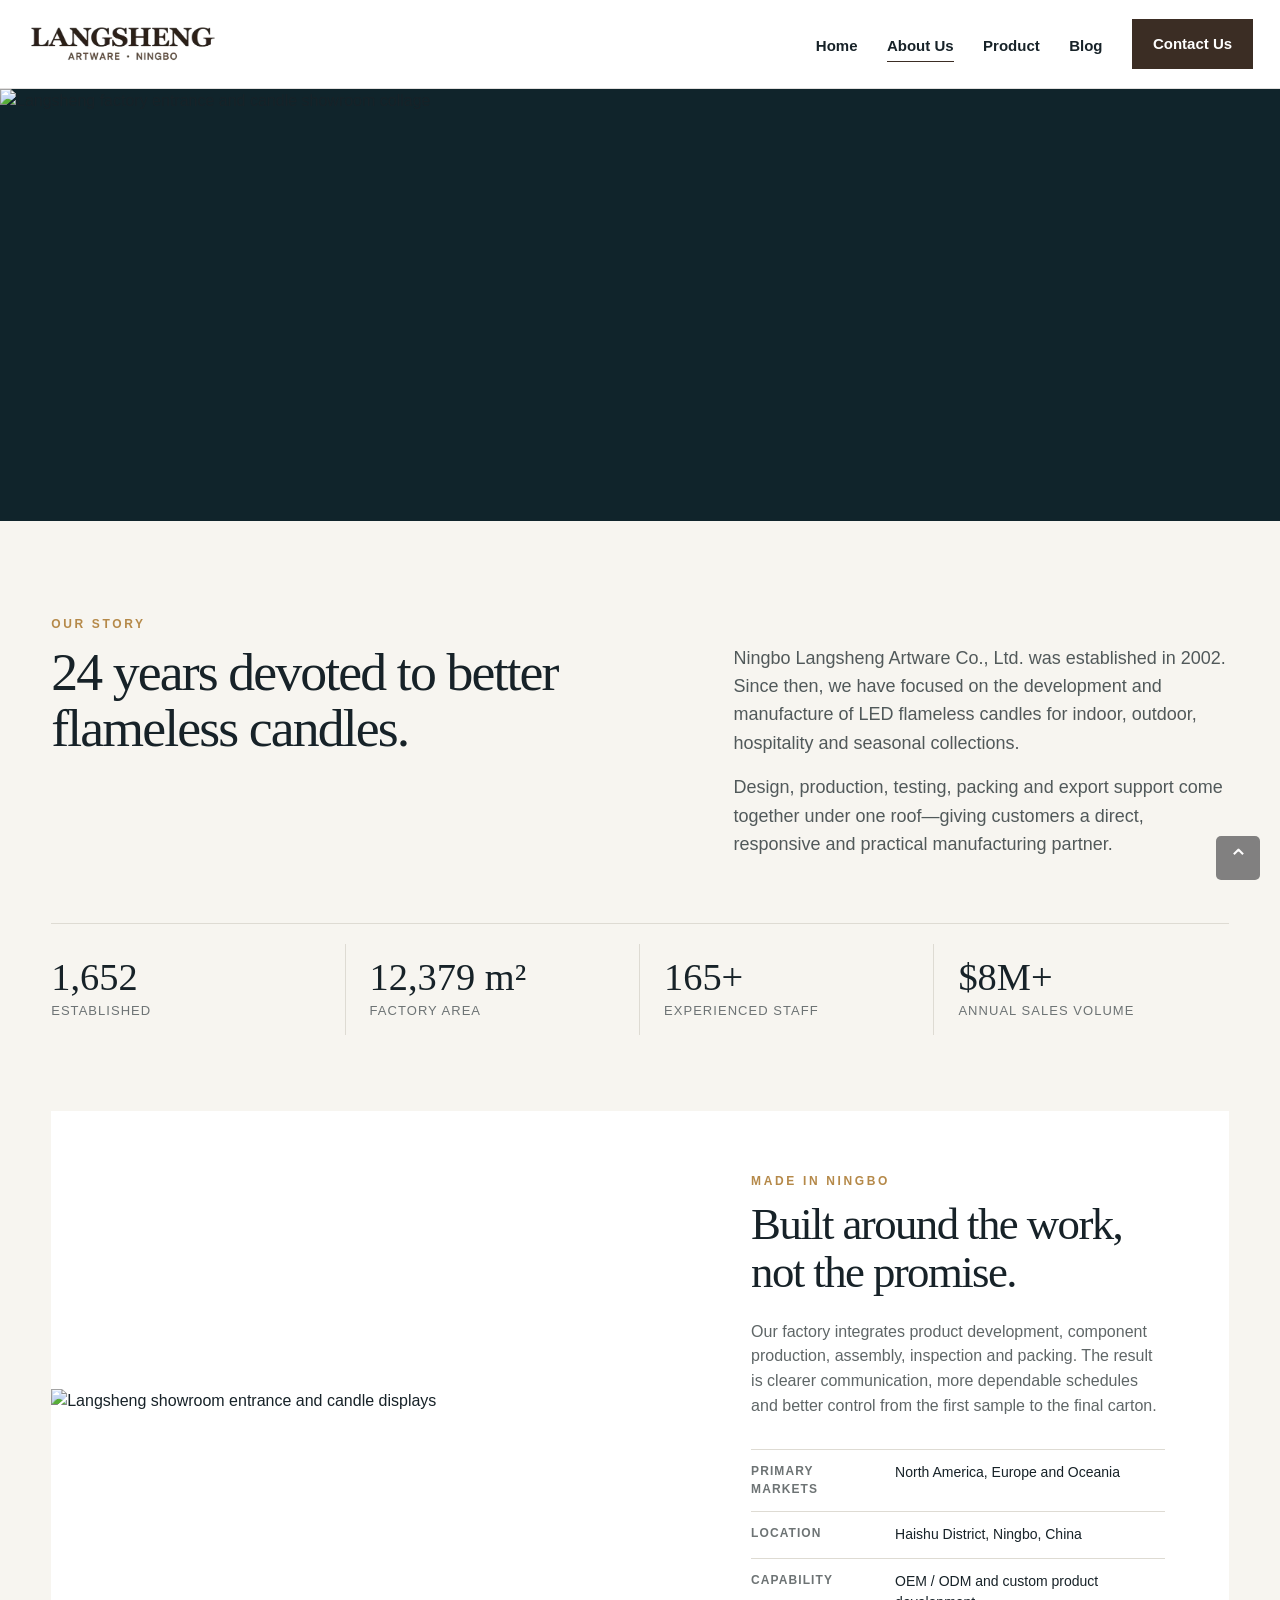
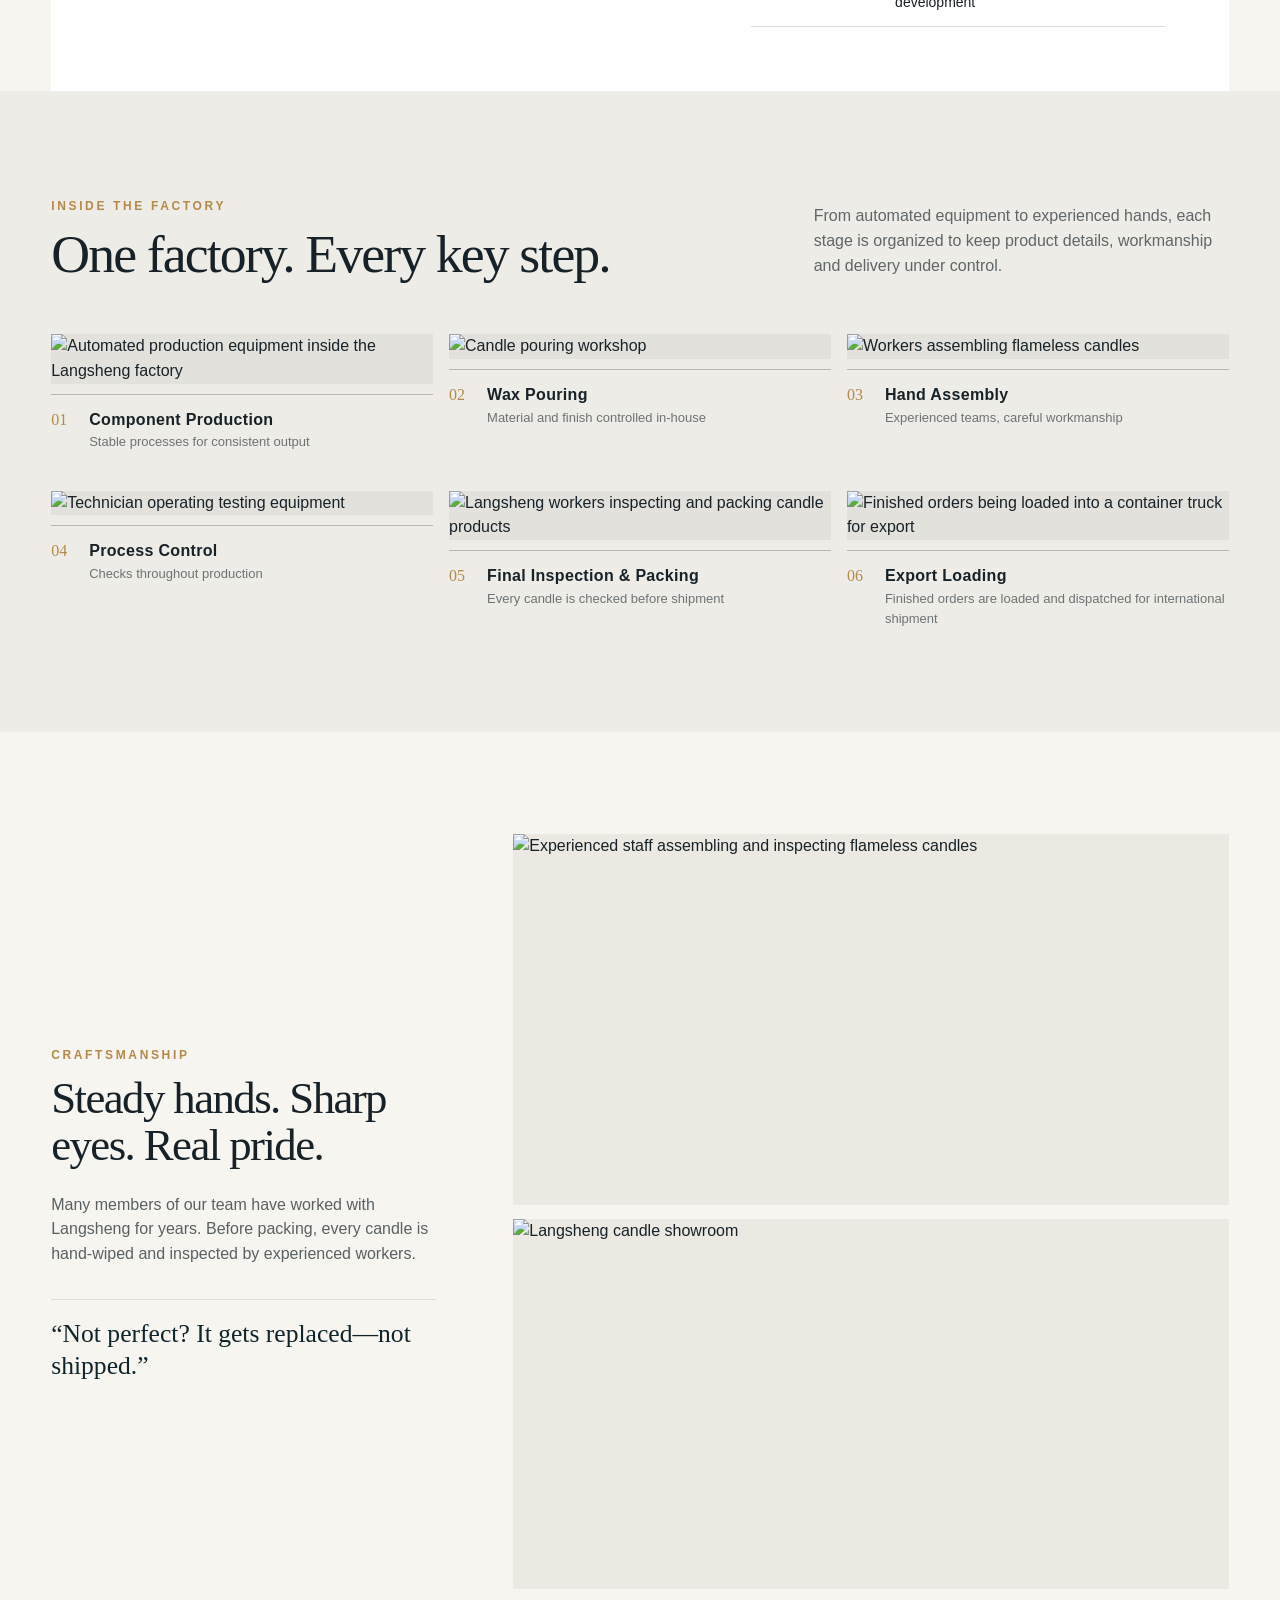
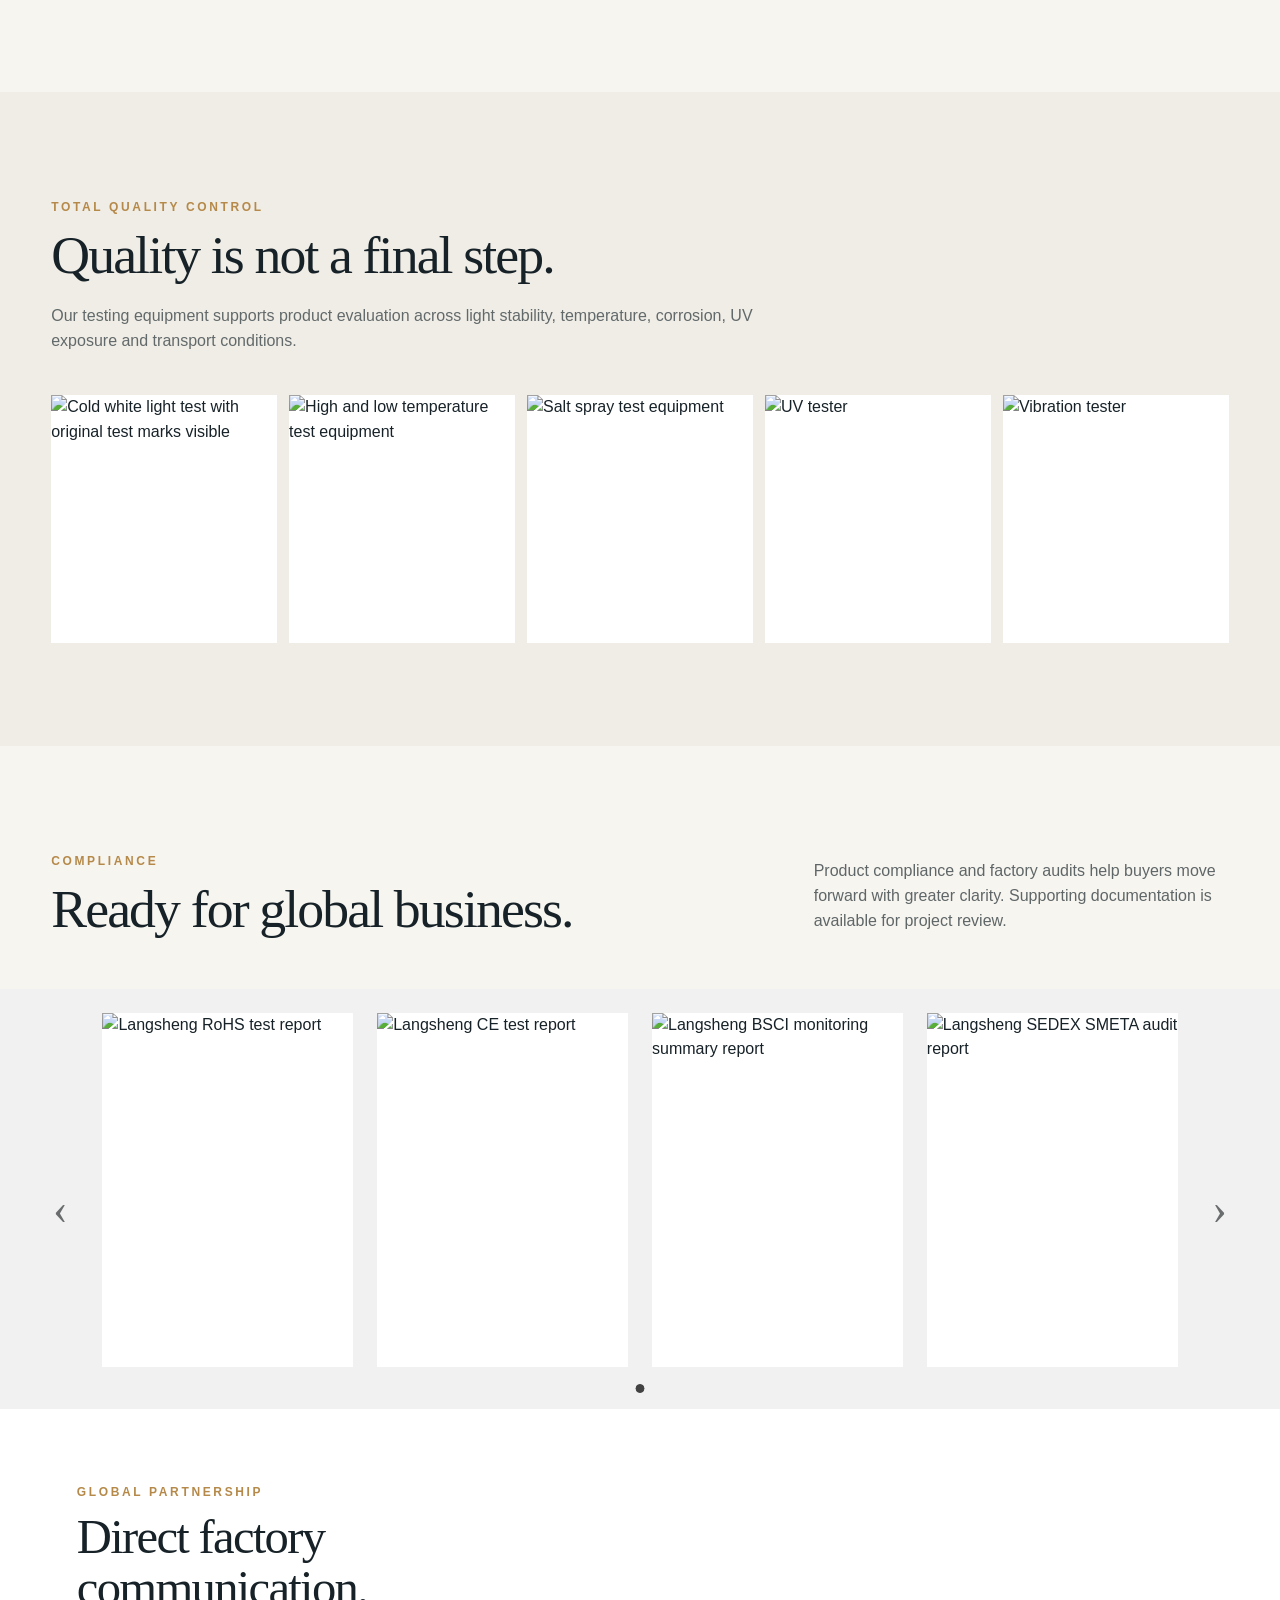
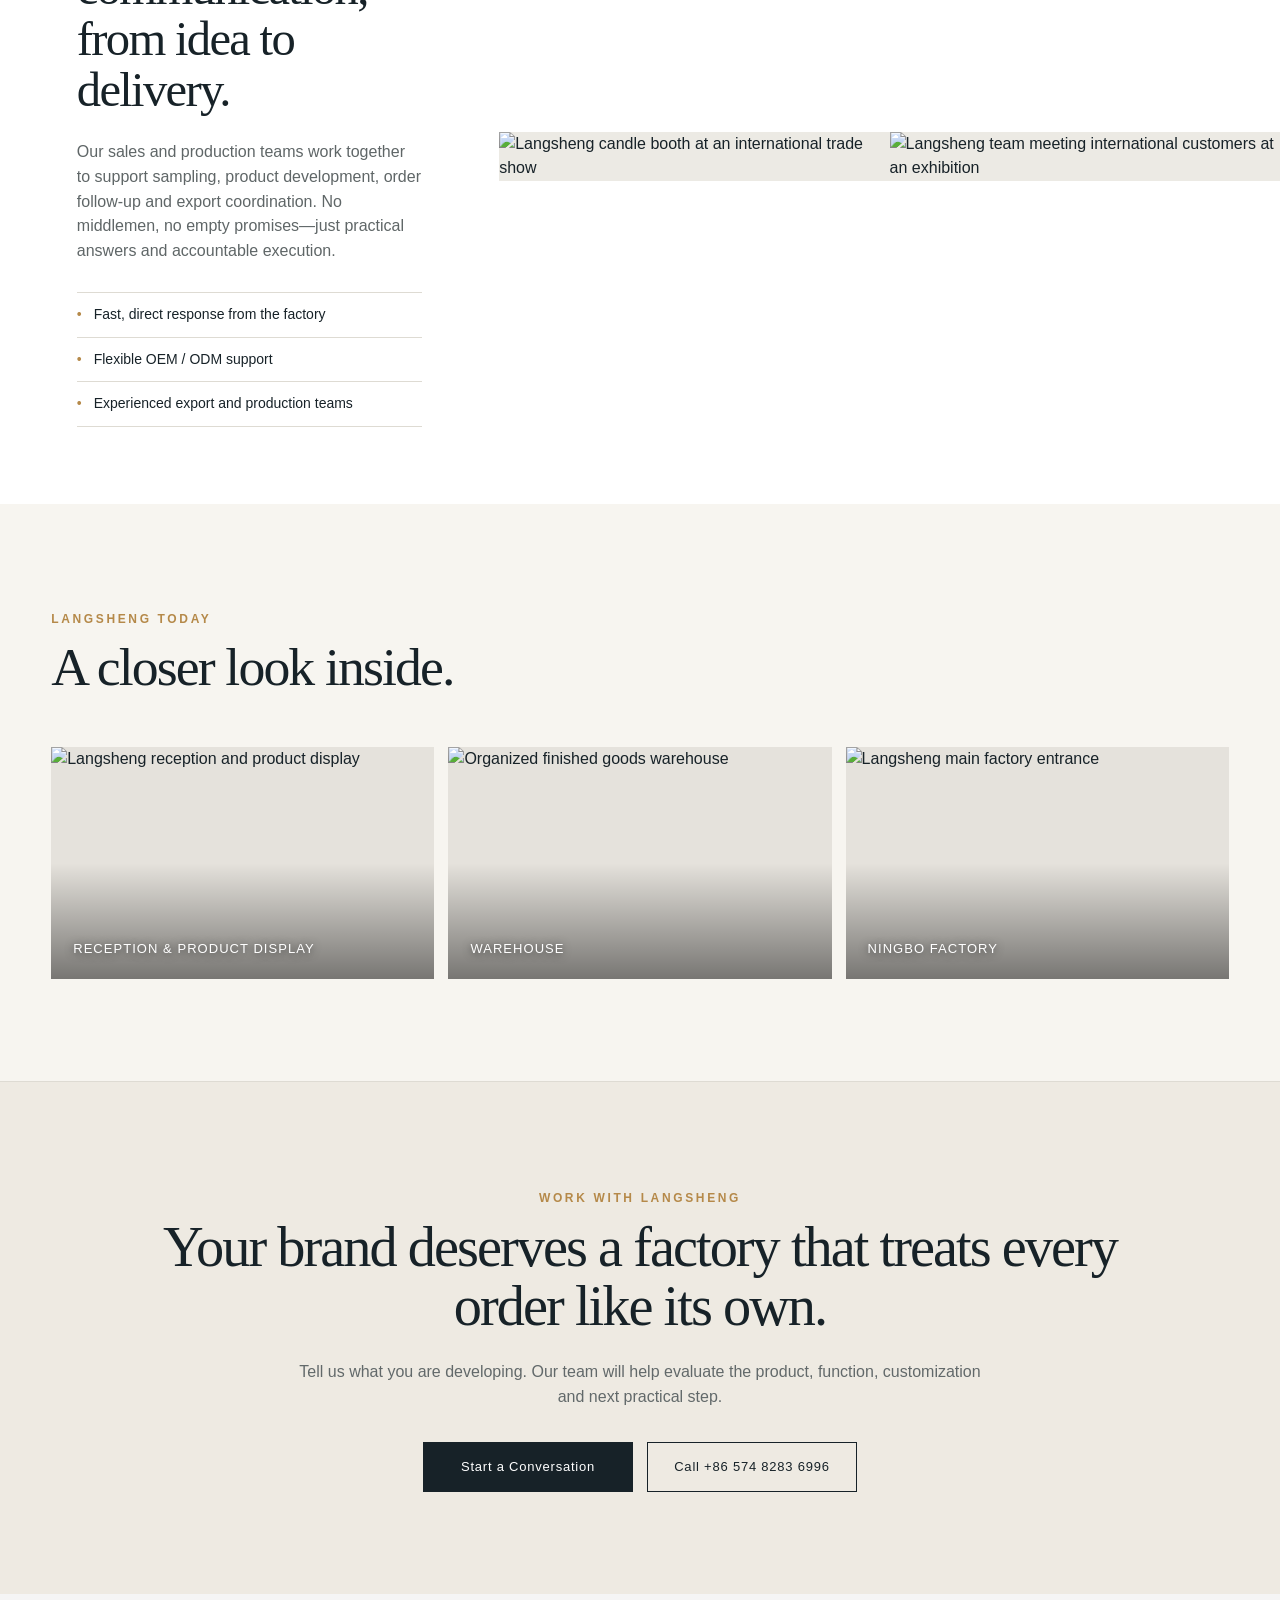
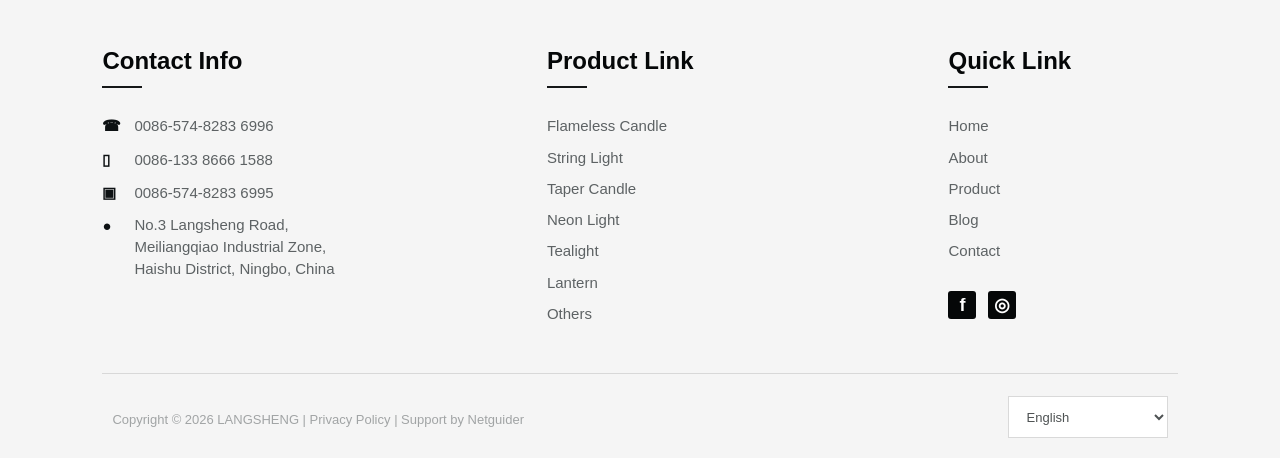
==== about/index.html @ 4d4ae1e5 "Add LANGSHENG About page structure" ====
<!doctype html>
<html lang="en">
<head>
  <meta charset="utf-8">
  <meta name="viewport" content="width=device-width, initial-scale=1">
  <meta name="description" content="Meet Ningbo Langsheng Artware — a flameless candle manufacturer established in 2002, with integrated production, quality testing and OEM/ODM support.">
  <title>About Langsheng | Flameless Candle Manufacturer Since 2002</title>
  <link rel="icon" type="image/svg+xml" href="../favicon.svg">
  <link rel="stylesheet" href="./styles.css">
</head>
<body id="top">
  <a class="skip-link" href="#main">Skip to content</a>

  <header class="site-header" aria-label="Main navigation">
    <div class="header-inner">
      <a class="brand" href="../" aria-label="LANGSHENG home">
        <img src="../langsheng-logo.webp" alt="LANGSHENG Artware Ningbo" width="260" height="87">
      </a>

      <button class="menu-toggle" type="button" aria-expanded="false" aria-controls="main-menu">
        <span></span><span></span><span></span>
        <span class="sr-only">Open navigation</span>
      </button>

      <nav class="main-nav" id="main-menu">
        <a href="../">Home</a>
        <a class="active" href="./">About Us</a>
        <a href="https://chinalangsheng.com/product/">Product</a>
        <a href="https://chinalangsheng.com/category/blog/">Blog</a>
        <a class="contact-button" href="https://chinalangsheng.com/contact/">Contact Us</a>
      </nav>
    </div>
  </header>

  <main id="main">
    <section class="hero" aria-label="About Langsheng">
      <img src="./assets/hero-banner.webp" alt="Langsheng factory entrance and candle showroom collage">
      <div class="hero-mobile-copy">
        <span>NINGBO LANGSHENG</span>
        <h1>ABOUT US</h1>
      </div>
    </section>

    <section class="intro section-shell reveal" id="story">
      <div class="section-kicker">OUR STORY</div>
      <div class="intro-grid">
        <h2>24 years devoted to better flameless candles.</h2>
        <div class="intro-copy">
          <p>Ningbo Langsheng Artware Co., Ltd. was established in 2002. Since then, we have focused on the development and manufacture of LED flameless candles for indoor, outdoor, hospitality and seasonal collections.</p>
          <p>Design, production, testing, packing and export support come together under one roof—giving customers a direct, responsive and practical manufacturing partner.</p>
        </div>
      </div>

      <div class="facts" aria-label="Langsheng key facts">
        <div><strong class="count-up" data-target="2002">0</strong><span>Established</span></div>
        <div><strong class="count-up" data-target="15000" data-suffix=" m²">0</strong><span>Factory area</span></div>
        <div><strong class="count-up" data-target="200" data-suffix="+">0</strong><span>Experienced staff</span></div>
        <div><strong class="count-up" data-target="10" data-prefix="$" data-suffix="M+">0</strong><span>Annual sales volume</span></div>
      </div>
    </section>

    <section class="story-panel section-shell reveal">
      <figure class="story-image">
        <img src="./assets/showroom-entrance.webp" alt="Langsheng showroom entrance and candle displays" loading="lazy">
      </figure>
      <div class="story-text">
        <span class="section-kicker">MADE IN NINGBO</span>
        <h2>Built around the work, not the promise.</h2>
        <p>Our factory integrates product development, component production, assembly, inspection and packing. The result is clearer communication, more dependable schedules and better control from the first sample to the final carton.</p>
        <dl class="location-list">
          <div><dt>Primary markets</dt><dd>North America, Europe and Oceania</dd></div>
          <div><dt>Location</dt><dd>Haishu District, Ningbo, China</dd></div>
          <div><dt>Capability</dt><dd>OEM / ODM and custom product development</dd></div>
        </dl>
      </div>
    </section>

    <section class="factory-section" id="factory">
      <div class="section-shell reveal">
        <div class="section-heading split-heading">
          <div>
            <span class="section-kicker">INSIDE THE FACTORY</span>
            <h2>One factory. Every key step.</h2>
          </div>
          <p>From automated equipment to experienced hands, each stage is organized to keep product details, workmanship and delivery under control.</p>
        </div>

        <div class="process-grid">
          <figure class="process-card process-wide">
            <div class="image-wrap"><img src="./assets/automation.webp" alt="Automated production equipment inside the Langsheng factory" loading="lazy"></div>
            <figcaption><span>01</span><strong>Component Production</strong><small>Stable processes for consistent output</small></figcaption>
          </figure>
          <figure class="process-card">
            <div class="image-wrap"><img src="./assets/pouring-workshop.webp" alt="Candle pouring workshop" loading="lazy"></div>
            <figcaption><span>02</span><strong>Wax Pouring</strong><small>Material and finish controlled in-house</small></figcaption>
          </figure>
          <figure class="process-card">
            <div class="image-wrap"><img src="./assets/assembly-1.webp" alt="Workers assembling flameless candles" loading="lazy"></div>
            <figcaption><span>03</span><strong>Hand Assembly</strong><small>Experienced teams, careful workmanship</small></figcaption>
          </figure>
          <figure class="process-card">
            <div class="image-wrap"><img src="./assets/worker-machine.webp" alt="Technician operating testing equipment" loading="lazy"></div>
            <figcaption><span>04</span><strong>Process Control</strong><small>Checks throughout production</small></figcaption>
          </figure>
          <figure class="process-card process-wide">
            <div class="image-wrap"><img src="./assets/packing.webp" alt="Langsheng workers inspecting and packing candle products" loading="lazy"></div>
            <figcaption><span>05</span><strong>Final Inspection & Packing</strong><small>Every candle is checked before shipment</small></figcaption>
          </figure>
          <figure class="process-card">
            <div class="image-wrap"><img src="./assets/export-loading.webp" alt="Finished orders being loaded into a container truck for export" loading="lazy"></div>
            <figcaption><span>06</span><strong>Export Loading</strong><small>Finished orders are loaded and dispatched for international shipment</small></figcaption>
          </figure>
        </div>
      </div>
    </section>

    <section class="craft-section section-shell reveal">
      <div class="craft-copy">
        <span class="section-kicker">CRAFTSMANSHIP</span>
        <h2>Steady hands. Sharp eyes. Real pride.</h2>
        <p>Many members of our team have worked with Langsheng for years. Before packing, every candle is hand-wiped and inspected by experienced workers.</p>
        <blockquote>“Not perfect? It gets replaced—not shipped.”</blockquote>
      </div>
      <div class="craft-collage">
        <img class="craft-main" src="./assets/assembly-2.webp" alt="Experienced staff assembling and inspecting flameless candles" loading="lazy">
        <img class="craft-small" src="./assets/showroom.webp" alt="Langsheng candle showroom" loading="lazy">
      </div>
    </section>

    <section class="quality-section" id="quality">
      <div class="section-shell reveal">
        <div class="quality-heading">
          <span class="section-kicker">TOTAL QUALITY CONTROL</span>
          <h2>Quality is not a final step.</h2>
          <p>Our testing equipment supports product evaluation across light stability, temperature, corrosion, UV exposure and transport conditions.</p>
        </div>
        <div class="tqc-grid">
          <figure><img src="./assets/tqc-cold-white.webp" alt="Cold white light test with original test marks visible" loading="lazy"></figure>
          <figure><img src="./assets/tqc-temperature.webp" alt="High and low temperature test equipment" loading="lazy"></figure>
          <figure><img src="./assets/tqc-salt-spray.webp" alt="Salt spray test equipment" loading="lazy"></figure>
          <figure><img src="./assets/tqc-uv.webp" alt="UV tester" loading="lazy"></figure>
          <figure><img src="./assets/tqc-vibration.webp" alt="Vibration tester" loading="lazy"></figure>
        </div>
      </div>
    </section>

    <section class="standards-section reveal" aria-labelledby="certificates-title">
      <div class="section-shell">
        <div class="section-heading split-heading">
          <div>
            <span class="section-kicker">COMPLIANCE</span>
            <h2 id="certificates-title">Ready for global business.</h2>
          </div>
          <p>Product compliance and factory audits help buyers move forward with greater clarity. Supporting documentation is available for project review.</p>
        </div>
      </div>
      <div class="certificate-stage">
        <button class="certificate-arrow certificate-prev" type="button" aria-label="Previous certificates">‹</button>
        <div class="certificate-track" aria-label="Certifications and factory audits">
          <figure class="certificate-card"><img src="./assets/certificate-rohs.jpg" alt="Langsheng RoHS test report" loading="lazy"></figure>
          <figure class="certificate-card"><img src="./assets/certificate-ce.jpg" alt="Langsheng CE test report" loading="lazy"></figure>
          <figure class="certificate-card"><img src="./assets/certificate-bsci.jpg" alt="Langsheng BSCI monitoring summary report" loading="lazy"></figure>
          <figure class="certificate-card"><img src="./assets/certificate-sedex.jpg" alt="Langsheng SEDEX SMETA audit report" loading="lazy"></figure>
        </div>
        <button class="certificate-arrow certificate-next" type="button" aria-label="Next certificates">›</button>
        <div class="certificate-dots" aria-hidden="true"><span class="active"></span></div>
      </div>
    </section>

    <section class="global-section" id="global">
      <div class="global-copy reveal">
        <span class="section-kicker">GLOBAL PARTNERSHIP</span>
        <h2>Direct factory communication, from idea to delivery.</h2>
        <p>Our sales and production teams work together to support sampling, product development, order follow-up and export coordination. No middlemen, no empty promises—just practical answers and accountable execution.</p>
        <ul>
          <li>Fast, direct response from the factory</li>
          <li>Flexible OEM / ODM support</li>
          <li>Experienced export and production teams</li>
        </ul>
      </div>
      <div class="exhibition-grid reveal">
        <figure><img src="./assets/exhibition-1.webp" alt="Langsheng candle booth at an international trade show" loading="lazy"></figure>
        <figure><img src="./assets/exhibition-2.webp" alt="Langsheng team meeting international customers at an exhibition" loading="lazy"></figure>
      </div>
    </section>

    <section class="facility-gallery section-shell reveal" aria-labelledby="facility-title">
      <div class="section-heading">
        <span class="section-kicker">LANGSHENG TODAY</span>
        <h2 id="facility-title">A closer look inside.</h2>
      </div>
      <div class="gallery-grid">
        <figure class="gallery-tall"><img src="./assets/reception.webp" alt="Langsheng reception and product display" loading="lazy"><figcaption>Reception & Product Display</figcaption></figure>
        <figure><img src="./assets/warehouse.webp" alt="Organized finished goods warehouse" loading="lazy"><figcaption>Warehouse</figcaption></figure>
        <figure><img src="./assets/front-gate.webp" alt="Langsheng main factory entrance" loading="lazy"><figcaption>Ningbo Factory</figcaption></figure>
      </div>
    </section>

    <section class="cta-section">
      <div class="cta-inner reveal">
        <span class="section-kicker">WORK WITH LANGSHENG</span>
        <h2>Your brand deserves a factory that treats every order like its own.</h2>
        <p>Tell us what you are developing. Our team will help evaluate the product, function, customization and next practical step.</p>
        <div class="cta-actions">
          <a class="button button-primary" href="https://chinalangsheng.com/contact/">Start a Conversation</a>
          <a class="button button-secondary" href="tel:+8657482836996">Call +86 574 8283 6996</a>
        </div>
      </div>
    </section>
  </main>

  <footer class="site-footer">
    <div class="footer-columns">
      <section class="footer-column footer-contact-info">
        <h2>Contact Info</h2>
        <ul>
          <li><span aria-hidden="true">☎</span><a href="tel:+8657482836996">0086-574-8283 6996</a></li>
          <li><span aria-hidden="true">▯</span><a href="tel:+8613386661588">0086-133 8666 1588</a></li>
          <li><span aria-hidden="true">▣</span><span>0086-574-8283 6995</span></li>
          <li><span aria-hidden="true">●</span><address>No.3 Langsheng Road,<br>Meiliangqiao Industrial Zone,<br>Haishu District, Ningbo, China</address></li>
        </ul>
      </section>
      <section class="footer-column">
        <h2>Product Link</h2>
        <nav aria-label="Product links">
          <a href="https://chinalangsheng.com/product-category/flameless-candle/">Flameless Candle</a>
          <a href="https://chinalangsheng.com/product-category/string-light/">String Light</a>
          <a href="https://chinalangsheng.com/product-category/taper-candle/">Taper Candle</a>
          <a href="https://chinalangsheng.com/product-category/neon-light/">Neon Light</a>
          <a href="https://chinalangsheng.com/product-category/tealight/">Tealight</a>
          <a href="https://chinalangsheng.com/product-category/lantern/">Lantern</a>
          <a href="https://chinalangsheng.com/product-category/others/">Others</a>
        </nav>
      </section>
      <section class="footer-column">
        <h2>Quick Link</h2>
        <nav aria-label="Quick links">
          <a href="https://chinalangsheng.com/">Home</a>
          <a href="https://chinalangsheng.com/about/">About</a>
          <a href="https://chinalangsheng.com/product/">Product</a>
          <a href="https://chinalangsheng.com/category/blog/">Blog</a>
          <a href="https://chinalangsheng.com/contact/">Contact</a>
        </nav>
        <div class="social-links" aria-label="Social media">
          <a href="https://www.facebook.com/" aria-label="Facebook">f</a>
          <a href="https://www.instagram.com/langsheng.ig/" aria-label="Instagram">◎</a>
        </div>
      </section>
    </div>
    <div class="footer-bottom">
      <p>Copyright © 2026 LANGSHENG | <a href="https://chinalangsheng.com/Privacy%20Policy/">Privacy Policy</a> | Support by <a href="https://www.dianjin-inc.com/">Netguider</a></p>
      <label class="language-select"><span class="sr-only">Language</span><select aria-label="Language"><option>English</option></select></label>
    </div>
  </footer>
  <a class="back-to-top" href="#top" aria-label="Back to top">⌃</a>

  <script src="./script.js"></script>
</body>
</html>
---- about/styles.css ----
:root {
  --ink: #172228;
  --deep: #10242b;
  --muted: #6d7374;
  --paper: #f7f5f0;
  --white: #ffffff;
  --line: #dedbd3;
  --gold: #b58949;
  --max: 1560px;
}

* { box-sizing: border-box; }
html { scroll-behavior: smooth; }
body {
  margin: 0;
  color: var(--ink);
  background: var(--paper);
  font-family: "Helvetica Neue", Arial, sans-serif;
  font-size: 16px;
  line-height: 1.55;
  overflow-x: hidden;
}
img { display: block; width: 100%; }
a { color: inherit; text-decoration: none; }
button, a { -webkit-tap-highlight-color: transparent; }
.sr-only { position: absolute; width: 1px; height: 1px; padding: 0; margin: -1px; overflow: hidden; clip: rect(0,0,0,0); white-space: nowrap; border: 0; }

.site-header {
  height: 74px;
  padding: 0 clamp(24px, 4vw, 72px);
  display: flex;
  align-items: center;
  justify-content: space-between;
  background: rgba(247,245,240,.96);
  border-bottom: 1px solid rgba(23,34,40,.12);
  position: relative;
  z-index: 20;
}
.brand { display: inline-flex; align-items: center; gap: 11px; font-size: 15px; font-weight: 700; letter-spacing: .22em; }
.brand-flame { width: 17px; height: 25px; display: inline-block; background: var(--gold); border-radius: 70% 30% 65% 35% / 70% 40% 60% 30%; transform: rotate(12deg); }
.site-nav { display: flex; align-items: center; gap: clamp(24px, 3vw, 50px); font-size: 14px; letter-spacing: .04em; }
.site-nav a { position: relative; }
.site-nav a:not(.nav-contact)::after { content: ""; position: absolute; left: 0; right: 100%; bottom: -7px; height: 1px; background: var(--ink); transition: right .3s ease; }
.site-nav a:hover::after, .site-nav a:focus-visible::after { right: 0; }
.nav-contact { border: 1px solid var(--ink); padding: 10px 18px; transition: .25s ease; }
.nav-contact:hover { background: var(--ink); color: #fff; }
.nav-toggle { display: none; border: 0; background: none; width: 42px; height: 42px; padding: 11px 8px; }
.nav-toggle span:not(.sr-only) { display: block; height: 1px; margin: 7px 0; background: var(--ink); }

.hero { background: var(--deep); width: 100%; position: relative; }
.hero > img { width: 100%; height: auto; aspect-ratio: 1920 / 648; object-fit: contain; }
.hero-mobile-copy { display: none; }

.section-shell { width: min(var(--max), calc(100% - clamp(40px, 8vw, 144px))); margin-inline: auto; }
.section-kicker { display: inline-block; margin-bottom: 14px; color: var(--gold); font-size: 12px; line-height: 1; font-weight: 700; letter-spacing: .22em; }
h1, h2 { margin: 0; font-family: Georgia, "Times New Roman", serif; font-weight: 400; letter-spacing: -.035em; line-height: 1.05; }
h2 { font-size: clamp(36px, 4.2vw, 58px); }
p { margin: 0; }

.intro { padding: clamp(64px, 7vw, 105px) 0 clamp(56px, 6vw, 88px); }
.intro-grid { display: grid; grid-template-columns: 1.1fr .9fr; gap: clamp(36px, 6vw, 90px); align-items: start; }
.intro-grid h2 { max-width: 820px; }
.intro-copy { max-width: 680px; color: #51595a; font-size: 18px; line-height: 1.58; }
.intro-copy p + p { margin-top: 16px; }
.facts { margin-top: clamp(42px, 5vw, 72px); padding-top: 20px; border-top: 1px solid var(--line); display: grid; grid-template-columns: repeat(4, 1fr); }
.facts > div { min-height: 90px; padding: 12px 24px; border-right: 1px solid var(--line); }
.facts > div:first-child { padding-left: 0; }
.facts > div:last-child { border-right: 0; }
.facts strong { display: block; font-family: Georgia, serif; font-size: clamp(30px, 3vw, 46px); line-height: 1.1; font-weight: 400; }
.facts span { color: var(--muted); font-size: 13px; letter-spacing: .08em; text-transform: uppercase; }

.story-panel { display: grid; grid-template-columns: 1.08fr .92fr; background: #fff; align-items: center; }
.story-image { margin: 0; overflow: hidden; }
.story-image img { width: 100%; height: auto; object-fit: contain; }
.story-text { padding: clamp(38px, 5vw, 68px); display: flex; flex-direction: column; justify-content: center; }
.story-text h2 { font-size: clamp(34px, 3.5vw, 50px); margin-bottom: 24px; }
.story-text > p { color: #5f6667; font-size: 16px; }
.location-list { margin: 30px 0 0; border-top: 1px solid var(--line); }
.location-list div { display: grid; grid-template-columns: 130px 1fr; gap: 14px; padding: 12px 0; border-bottom: 1px solid var(--line); }
.location-list dt { color: var(--muted); font-size: 12px; font-weight: 700; letter-spacing: .09em; text-transform: uppercase; }
.location-list dd { margin: 0; font-size: 14px; }

.factory-section { padding: clamp(70px, 8vw, 110px) 0; background: #eeece6; }
.section-heading { margin-bottom: clamp(34px, 4vw, 54px); }
.split-heading { display: grid; grid-template-columns: 1.1fr .65fr; gap: 60px; align-items: end; }
.split-heading p { color: #5f6667; font-size: 16px; max-width: 570px; padding-bottom: 4px; }
.process-grid { display: grid; grid-template-columns: repeat(3, 1fr); gap: 38px 16px; }
.process-card { margin: 0; }
.process-wide { grid-column: auto; }
.image-wrap { overflow: hidden; background: #e3e1db; }
.process-card img { width: 100%; height: auto; object-fit: contain; transition: transform .75s cubic-bezier(.2,.6,.2,1); }
.process-card:hover img { transform: scale(1.035); }
.process-card figcaption { display: grid; grid-template-columns: 38px 1fr; padding: 13px 0 0; border-top: 1px solid #b9b6af; margin-top: 10px; }
.process-card figcaption span { grid-row: 1 / 3; color: var(--gold); font-family: Georgia, serif; }
.process-card figcaption strong { font-size: 16px; letter-spacing: .02em; }
.process-card figcaption small { color: var(--muted); font-size: 13px; }

.craft-section { padding: clamp(70px, 8vw, 110px) 0; display: grid; grid-template-columns: .7fr 1.3fr; gap: clamp(46px, 6vw, 88px); align-items: center; }
.craft-copy h2 { font-size: clamp(34px, 3.5vw, 50px); margin-bottom: 24px; }
.craft-copy p { color: #596162; font-size: 16px; }
.craft-copy blockquote { margin: 32px 0 0; padding: 18px 0 0; border-top: 1px solid var(--line); color: var(--deep); font-family: Georgia, serif; font-size: clamp(21px, 2vw, 29px); line-height: 1.25; }
.craft-collage { display: grid; grid-template-columns: 1fr; gap: 14px; align-items: stretch; }
.craft-collage img { width: 100%; aspect-ratio: 1.93 / 1; object-fit: contain; background: #ece9e2; }

.quality-section { padding: clamp(72px, 8vw, 110px) 0; color: var(--ink); background: #f0ede6; }
.quality-heading { max-width: 920px; margin-bottom: 42px; }
.quality-heading h2 { margin-bottom: 20px; }
.quality-heading p { max-width: 720px; color: #62696a; font-size: 16px; }
.tqc-grid { display: grid; grid-template-columns: repeat(5, 1fr); gap: 12px; }
.tqc-grid figure { margin: 0; background: #fff; overflow: hidden; }
.tqc-grid img { width: 100%; height: auto; aspect-ratio: 1254 / 1376; object-fit: contain; transition: transform .45s ease; }
.tqc-grid figure:hover img { transform: scale(1.02); }

.standards-section { padding: clamp(70px, 8vw, 105px) 0 0; background: var(--paper); }
.standard-list { border-top: 1px solid var(--line); display: grid; grid-template-columns: repeat(5, 1fr); }
.standard-list div { padding: 24px 18px; border-right: 1px solid var(--line); }
.standard-list div:last-child { border-right: 0; }
.standard-list strong { display: block; margin-bottom: 8px; font-family: Georgia, serif; font-size: clamp(28px, 2.8vw, 42px); font-weight: 400; }
.standard-list span { color: var(--muted); font-size: 12px; letter-spacing: .06em; text-transform: uppercase; }
.certificate-stage { position: relative; width: 100%; padding: 24px clamp(54px, 8vw, 160px) 42px; background: #f1f1f1; }
.certificate-track { width: min(1490px, 100%); margin: 0 auto; display: grid; grid-template-columns: repeat(4, minmax(0, 1fr)); gap: 24px; overflow-x: auto; scrollbar-width: none; scroll-behavior: smooth; scroll-snap-type: x proximity; }
.certificate-track::-webkit-scrollbar { display: none; }
.certificate-card { margin: 0; min-width: 0; scroll-snap-align: start; background: #fff; }
.certificate-card img { width: 100%; aspect-ratio: 354 / 500; object-fit: contain; }
.certificate-arrow { position: absolute; top: 46%; z-index: 2; width: 44px; height: 56px; border: 0; background: transparent; color: #373b3c; font-family: Georgia, serif; font-size: 44px; line-height: 1; cursor: pointer; opacity: .72; transition: opacity .2s ease, transform .2s ease; }
.certificate-arrow:hover { opacity: 1; transform: scale(1.06); }
.certificate-prev { left: clamp(10px, 3vw, 58px); }
.certificate-next { right: clamp(10px, 3vw, 58px); }
.certificate-dots { position: absolute; left: 50%; bottom: 16px; transform: translateX(-50%); display: flex; gap: 8px; }
.certificate-dots span { width: 9px; height: 9px; border-radius: 50%; border: 1px solid #9a9a9a; background: transparent; }
.certificate-dots span.active { background: #424242; border-color: #424242; }

.global-section { width: 100%; display: grid; grid-template-columns: .78fr 1.22fr; background: #fff; align-items: center; }
.global-copy { padding: clamp(48px, 6vw, 80px); display: flex; flex-direction: column; justify-content: center; }
.global-copy h2 { font-size: clamp(34px, 3.8vw, 54px); margin-bottom: 24px; }
.global-copy p { color: #5f6667; font-size: 16px; }
.global-copy ul { list-style: none; margin: 28px 0 0; padding: 0; border-top: 1px solid var(--line); }
.global-copy li { padding: 11px 0; border-bottom: 1px solid var(--line); font-size: 14px; }
.global-copy li::before { content: "•"; color: var(--gold); margin-right: 12px; }
.exhibition-grid { display: grid; grid-template-columns: 1fr 1fr; align-items: center; background: #eceae4; }
.exhibition-grid figure { margin: 0; overflow: hidden; }
.exhibition-grid img { width: 100%; height: auto; object-fit: contain; transition: transform .7s ease; }
.exhibition-grid figure:hover img { transform: scale(1.035); }

.facility-gallery { padding: clamp(70px, 8vw, 110px) 0; }
.gallery-grid { display: grid; grid-template-columns: repeat(3, 1fr); gap: 14px; }
.gallery-grid figure { margin: 0; position: relative; overflow: hidden; background: #ddd; }
.gallery-tall { grid-row: auto; }
.gallery-grid img { width: 100%; aspect-ratio: 1.65 / 1; object-fit: contain; background: #e5e2dc; transition: transform .7s ease; }
.gallery-grid figure:hover img { transform: scale(1.03); }
.gallery-grid figcaption { position: absolute; left: 22px; bottom: 20px; color: #fff; font-size: 13px; letter-spacing: .08em; text-transform: uppercase; text-shadow: 0 1px 8px rgba(0,0,0,.7); }
.gallery-grid figure::after { content: ""; position: absolute; inset: 50% 0 0; background: linear-gradient(transparent, rgba(0,0,0,.48)); pointer-events: none; }
.gallery-grid figcaption { z-index: 1; }

.cta-section { padding: clamp(72px, 8vw, 110px) clamp(30px, 8vw, 120px); color: var(--ink); background: #eeeae2; text-align: center; border-top: 1px solid var(--line); }
.cta-inner { max-width: 1040px; margin: 0 auto; }
.cta-inner h2 { font-size: clamp(36px, 4.4vw, 60px); }
.cta-inner p { max-width: 700px; margin: 24px auto 0; color: #62696a; font-size: 16px; }
.cta-actions { margin-top: 32px; display: flex; justify-content: center; gap: 14px; flex-wrap: wrap; }
.button { min-width: 210px; padding: 14px 24px; border: 1px solid var(--ink); font-size: 13px; letter-spacing: .06em; transition: .25s ease; }
.button-primary { background: var(--ink); color: #fff; }
.button-primary:hover { background: var(--gold); border-color: var(--gold); }
.button-secondary:hover { background: rgba(23,34,40,.07); }

.site-footer { padding: 54px clamp(30px, 8vw, 160px) 20px; background: #f5f5f5; color: #5d6264; font-size: 15px; }
.footer-columns { width: min(1120px, 100%); margin: 0 auto 48px; display: grid; grid-template-columns: 1.15fr 1fr .8fr; gap: clamp(50px, 9vw, 140px); }
.footer-column h2 { margin: 0 0 26px; padding-bottom: 15px; position: relative; color: #050708; font-family: "Helvetica Neue", Arial, sans-serif; font-size: 24px; font-weight: 600; letter-spacing: 0; }
.footer-column h2::after { content: ""; position: absolute; left: 0; bottom: 0; width: 40px; height: 2px; background: #151718; }
.footer-column ul { list-style: none; margin: 0; padding: 0; }
.footer-column li { display: grid; grid-template-columns: 22px 1fr; gap: 10px; align-items: start; margin-bottom: 10px; }
.footer-column li > span:first-child { color: #0d1113; font-weight: 700; }
.footer-column address { margin: 0; font-style: normal; line-height: 1.45; }
.footer-column nav { display: flex; flex-direction: column; gap: 8px; }
.footer-column a { transition: color .2s ease; }
.footer-column a:hover { color: var(--gold); }
.social-links { display: flex; gap: 12px; margin-top: 28px; }
.social-links a { width: 28px; height: 28px; display: grid; place-items: center; border-radius: 3px; background: #050708; color: #fff; font-size: 18px; font-weight: 700; line-height: 1; }
.social-links a:hover { color: #fff; background: var(--gold); }
.footer-bottom { width: min(1420px, 100%); margin: 0 auto; padding: 22px 10px 0; border-top: 1px solid #d8d8d8; display: flex; align-items: end; justify-content: space-between; gap: 30px; color: #a1a4a5; font-size: 13px; }
.footer-bottom p { margin: 0 0 8px; }
.language-select select { min-width: 160px; height: 42px; padding: 0 42px 0 14px; border: 1px solid #d9d9d9; background: #fff; color: #4e5253; font: inherit; }
.back-to-top { position: fixed; right: 20px; bottom: 20px; z-index: 15; width: 44px; height: 44px; display: grid; place-items: center; border-radius: 5px; background: #747474; color: #fff; font-size: 25px; opacity: .9; transition: background .2s ease; }
.back-to-top:hover { background: var(--gold); }

.reveal { opacity: 0; transform: translateY(24px); transition: opacity .75s ease, transform .75s ease; }
.reveal.is-visible { opacity: 1; transform: none; }
@media (prefers-reduced-motion: reduce) {
  html { scroll-behavior: auto; }
  *, *::before, *::after { animation-duration: .01ms !important; transition-duration: .01ms !important; }
  .reveal { opacity: 1; transform: none; }
}

@media (max-width: 1100px) {
  .intro-grid, .story-panel, .craft-section, .global-section { grid-template-columns: 1fr; }
  .story-image { min-height: 0; }
  .craft-copy { max-width: 720px; }
  .global-copy { max-width: 900px; }
  .tqc-grid { grid-template-columns: repeat(3, 1fr); }
  .process-grid { grid-template-columns: repeat(2, 1fr); }
  .split-heading { grid-template-columns: 1fr; gap: 30px; }
}

@media (max-width: 760px) {
  .site-header { height: 72px; position: sticky; top: 0; }
  .nav-toggle { display: block; }
  .site-nav { position: absolute; inset: 72px 0 auto; padding: 24px; display: none; flex-direction: column; align-items: flex-start; gap: 20px; background: var(--paper); border-bottom: 1px solid var(--line); }
  .site-nav.open { display: flex; }
  .nav-contact { width: 100%; text-align: center; }
  .hero { min-height: 0; background: var(--deep); }
  .hero > img { display: block; width: 100%; height: auto; object-fit: contain; }
  .hero-mobile-copy { position: static; display: flex; padding: 32px 20px 38px; flex-direction: column; align-items: center; justify-content: center; color: #fff; text-align: center; }
  .hero-mobile-copy span { font-size: 12px; letter-spacing: .24em; }
  .hero-mobile-copy h1 { margin-top: 8px; font-size: clamp(44px, 14vw, 64px); }
  .section-shell { width: min(100% - 40px, var(--max)); }
  .intro { padding-top: 64px; }
  .intro-grid { gap: 32px; }
  .intro-copy { font-size: 16px; }
  .facts { grid-template-columns: 1fr 1fr; }
  .facts > div { padding: 22px 16px; border-bottom: 1px solid var(--line); }
  .facts > div:nth-child(2) { border-right: 0; }
  .story-panel { width: 100%; }
  .story-image { min-height: 0; }
  .story-text { padding: 44px 28px; }
  .location-list div { grid-template-columns: 1fr; gap: 4px; }
  .process-grid { grid-template-columns: 1fr; gap: 44px; }
  .process-wide { grid-column: auto; }
  .craft-collage { grid-template-columns: 1fr; }
  .craft-collage img { aspect-ratio: auto; height: auto; }
  .tqc-grid { display: flex; overflow-x: auto; scroll-snap-type: x mandatory; padding-bottom: 14px; }
  .tqc-grid figure { flex: 0 0 72%; scroll-snap-align: start; }
  .standard-list { grid-template-columns: 1fr 1fr; }
  .standard-list div { border-bottom: 1px solid var(--line); }
  .standard-list div:nth-child(2n) { border-right: 0; }
  .certificate-stage { padding-inline: 52px; }
  .certificate-track { grid-template-columns: repeat(4, minmax(260px, 72vw)); }
  .certificate-arrow { display: block; }
  .exhibition-grid { grid-template-columns: 1fr; }
  .exhibition-grid figure { height: auto; }
  .gallery-grid { grid-template-columns: 1fr; }
  .gallery-tall { grid-row: auto; }
  .footer-columns { grid-template-columns: 1fr; gap: 40px; }
  .footer-bottom { align-items: flex-start; flex-direction: column; }
}

@media (max-width: 460px) {
  h2 { font-size: 40px; }
  .facts { grid-template-columns: 1fr; }
  .facts > div { border-right: 0; padding-left: 0; }
  .standard-list { grid-template-columns: 1fr; }
  .standard-list div { border-right: 0; }
  .tqc-grid figure { flex-basis: 84%; }
}

/* Keep the public homepage header unchanged on the About page. */
:root {
  --brown: #3b2d24;
  --page-pad: clamp(20px, 2.1vw, 40px);
}

.skip-link {
  position: fixed;
  top: 8px;
  left: 8px;
  z-index: 1000;
  padding: 10px 14px;
  color: #fff;
  background: var(--ink);
  transform: translateY(-160%);
}

.skip-link:focus { transform: translateY(0); }

.site-header {
  position: sticky;
  top: 0;
  z-index: 100;
  display: block;
  height: auto;
  padding: 0;
  background: rgba(255, 255, 255, 0.96);
  border-bottom: 1px solid rgba(59, 45, 36, 0.15);
  backdrop-filter: blur(12px);
}

.header-inner {
  width: 100%;
  max-width: 1920px;
  min-height: 88px;
  margin-inline: auto;
  padding-inline: var(--page-pad);
  display: flex;
  align-items: center;
  justify-content: space-between;
  gap: 30px;
}

.brand {
  display: block;
  width: clamp(190px, 15vw, 250px);
  flex: 0 0 auto;
  font-size: inherit;
  letter-spacing: normal;
}

.brand img { width: 100%; height: auto; }

.main-nav {
  display: flex;
  align-items: center;
  gap: clamp(24px, 2.3vw, 46px);
  font-size: 15px;
  font-weight: 600;
  letter-spacing: normal;
}

.main-nav > a:not(.contact-button) {
  position: relative;
  padding: 31px 0 28px;
}

.main-nav > a:not(.contact-button)::after {
  content: "";
  position: absolute;
  left: 0;
  right: 100%;
  bottom: 23px;
  height: 1px;
  background: var(--brown);
  transition: right 220ms ease;
}

.main-nav > a:hover::after,
.main-nav > a:focus-visible::after,
.main-nav > a.active::after { right: 0; }

.contact-button {
  padding: 12px 20px;
  color: #fff;
  background: var(--brown);
  border: 1px solid var(--brown);
  transition: background 180ms ease, color 180ms ease;
}

.contact-button:hover,
.contact-button:focus-visible { color: var(--brown); background: #fff; }

.menu-toggle {
  display: none;
  width: 44px;
  height: 44px;
  padding: 10px;
  border: 0;
  background: transparent;
  cursor: pointer;
}

.menu-toggle > span:not(.sr-only) {
  display: block;
  height: 2px;
  margin: 5px 0;
  background: var(--ink);
}

@media (max-width: 900px) {
  .header-inner { min-height: 76px; }
  .brand { width: 190px; }
  .menu-toggle { display: block; }
  .main-nav {
    position: absolute;
    top: 100%;
    left: 0;
    right: 0;
    display: none;
    flex-direction: column;
    align-items: stretch;
    gap: 0;
    padding: 12px var(--page-pad) 22px;
    background: #fff;
    border-bottom: 1px solid rgba(59, 45, 36, 0.15);
    box-shadow: 0 14px 30px rgba(28, 21, 17, .1);
  }
  .main-nav.open { display: flex; }
  .main-nav > a:not(.contact-button) { padding: 13px 0; }
  .main-nav > a:not(.contact-button)::after { display: none; }
  .contact-button { margin-top: 8px; text-align: center; }
}

@media (max-width: 460px) {
  .header-inner { min-height: 70px; }
  .brand { width: 165px; }
}
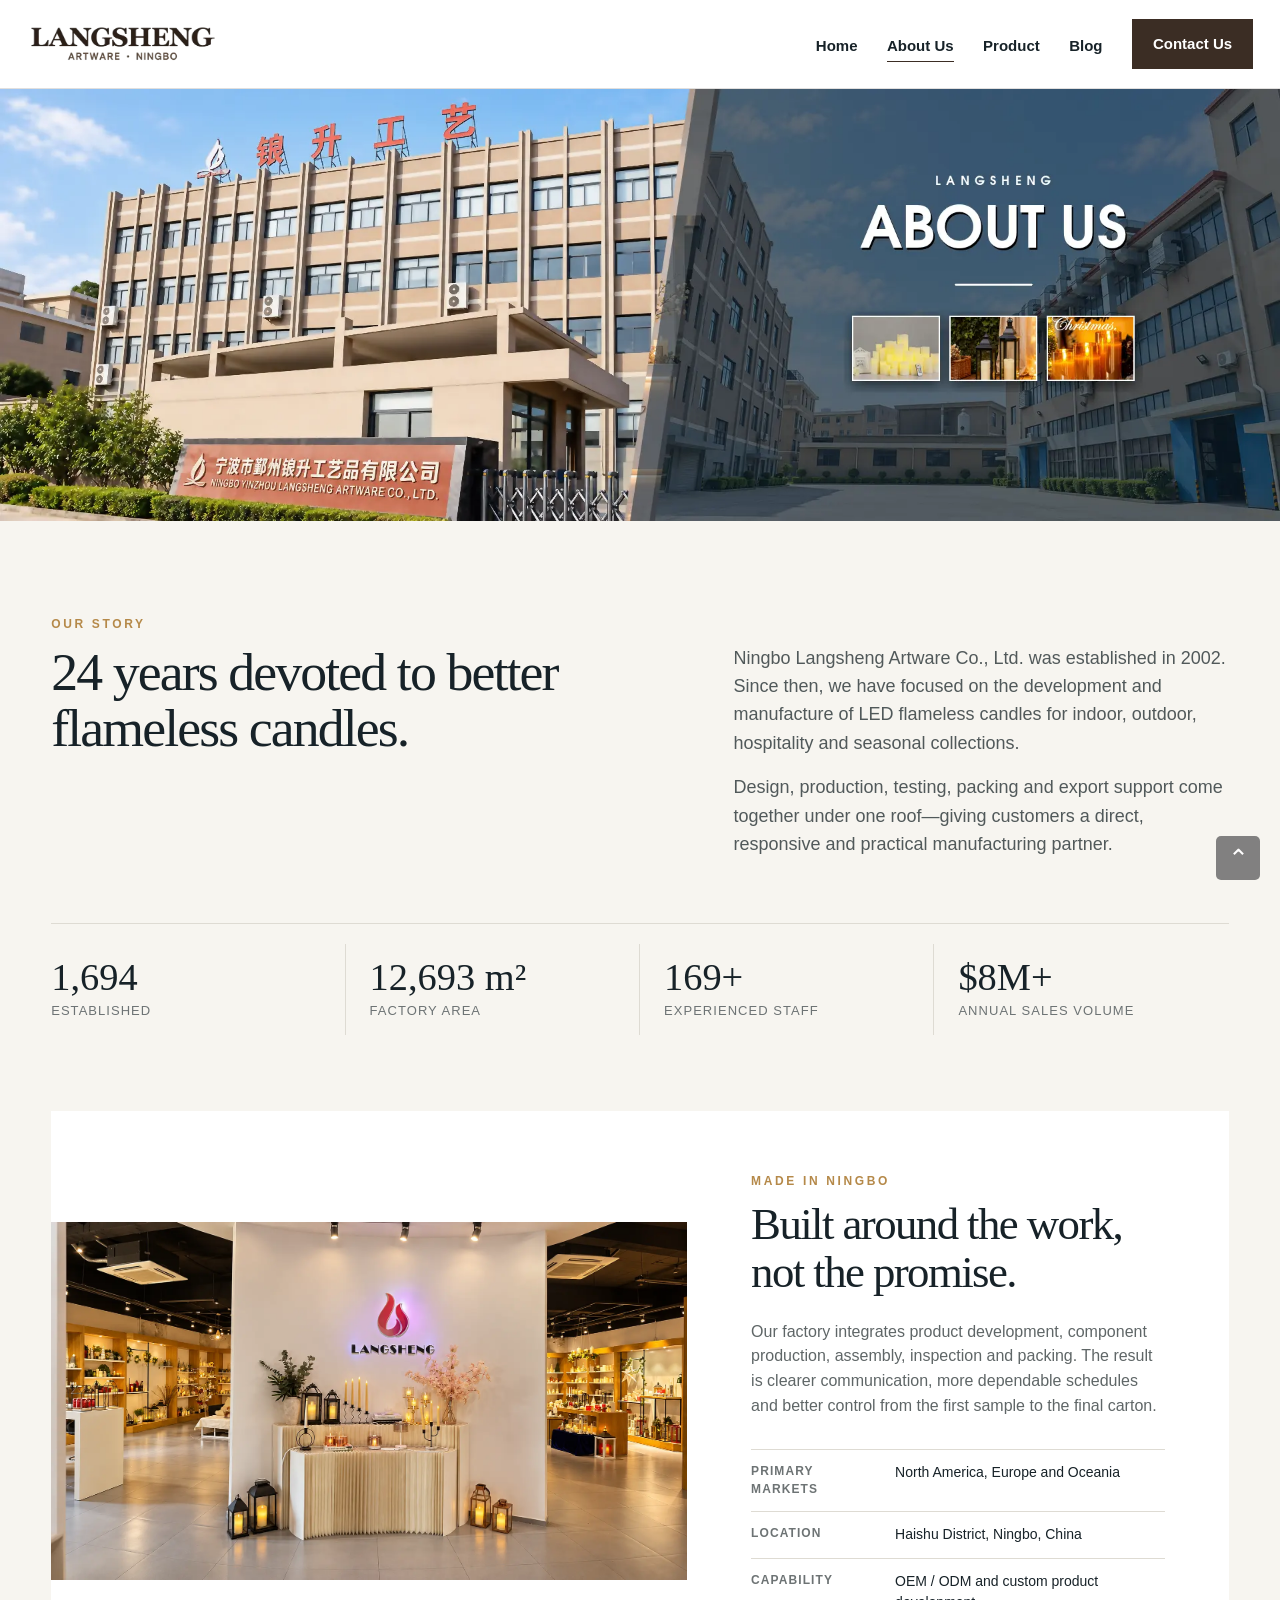
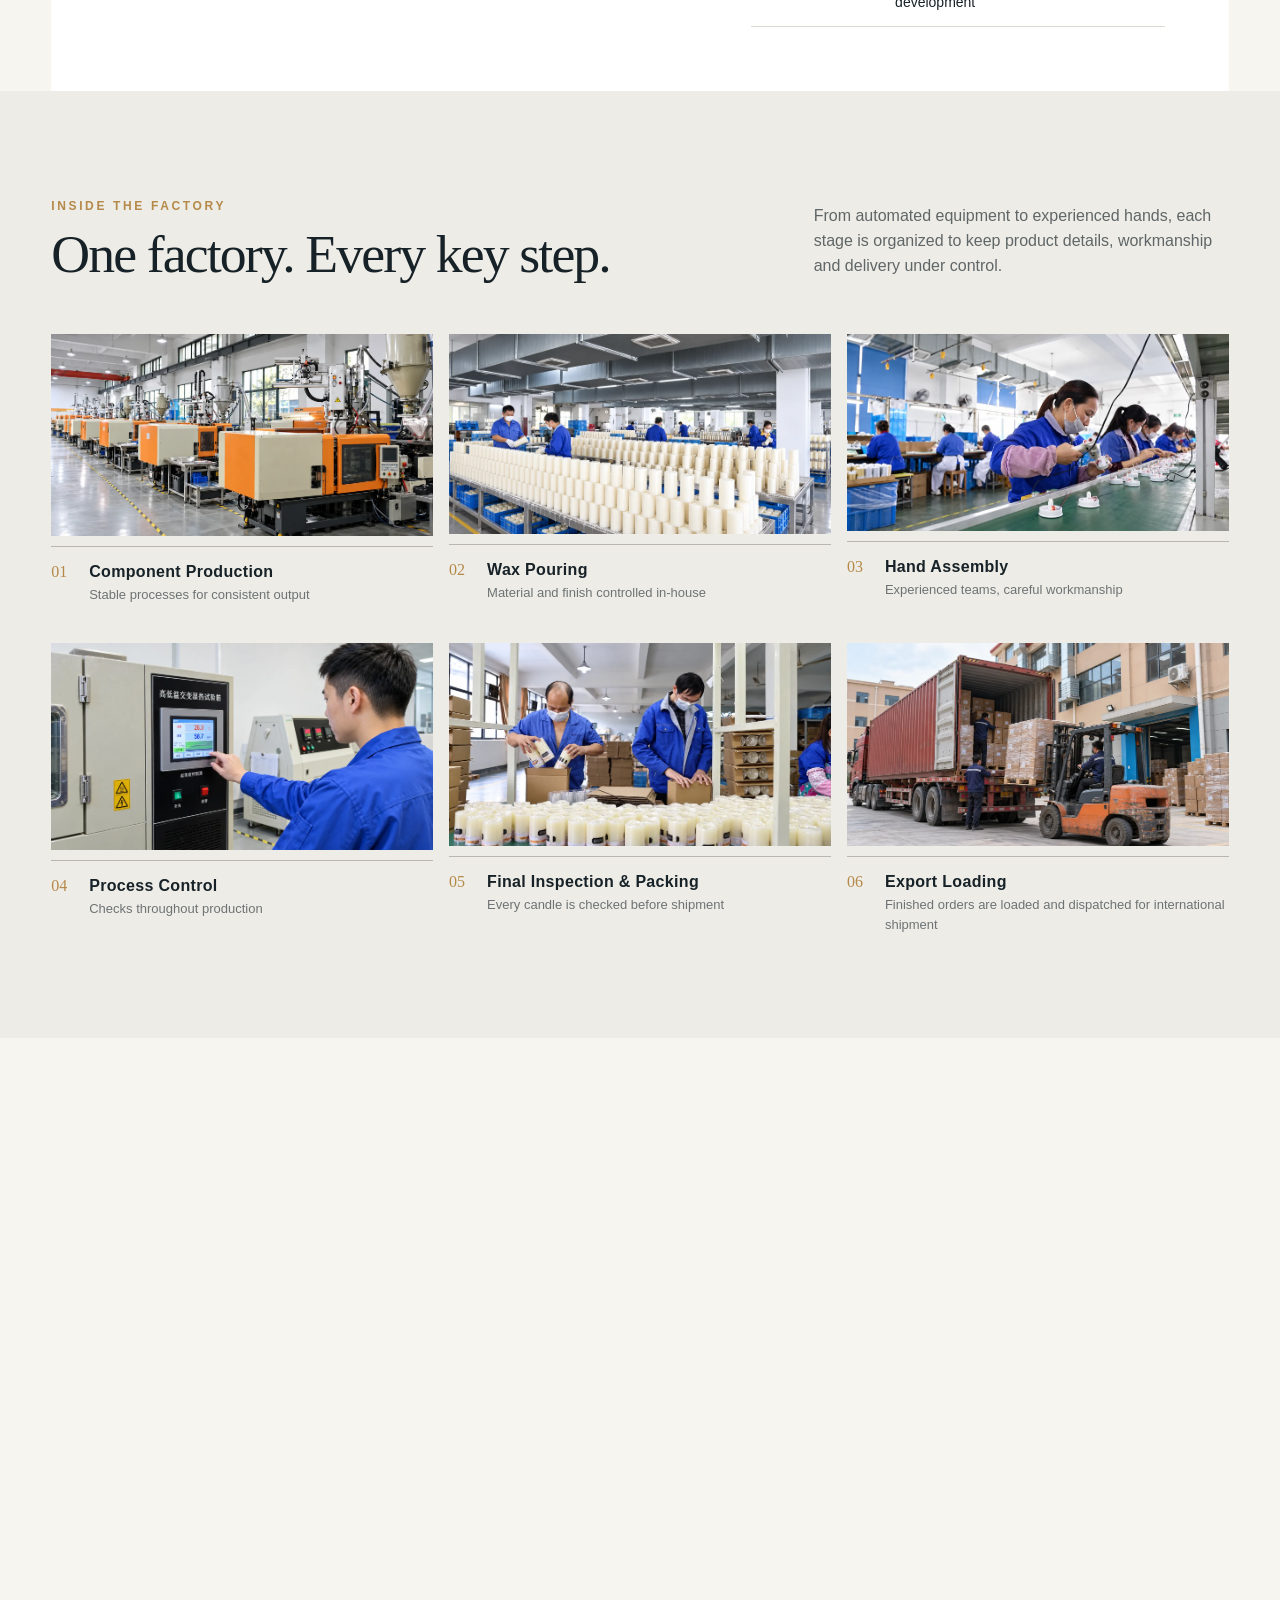
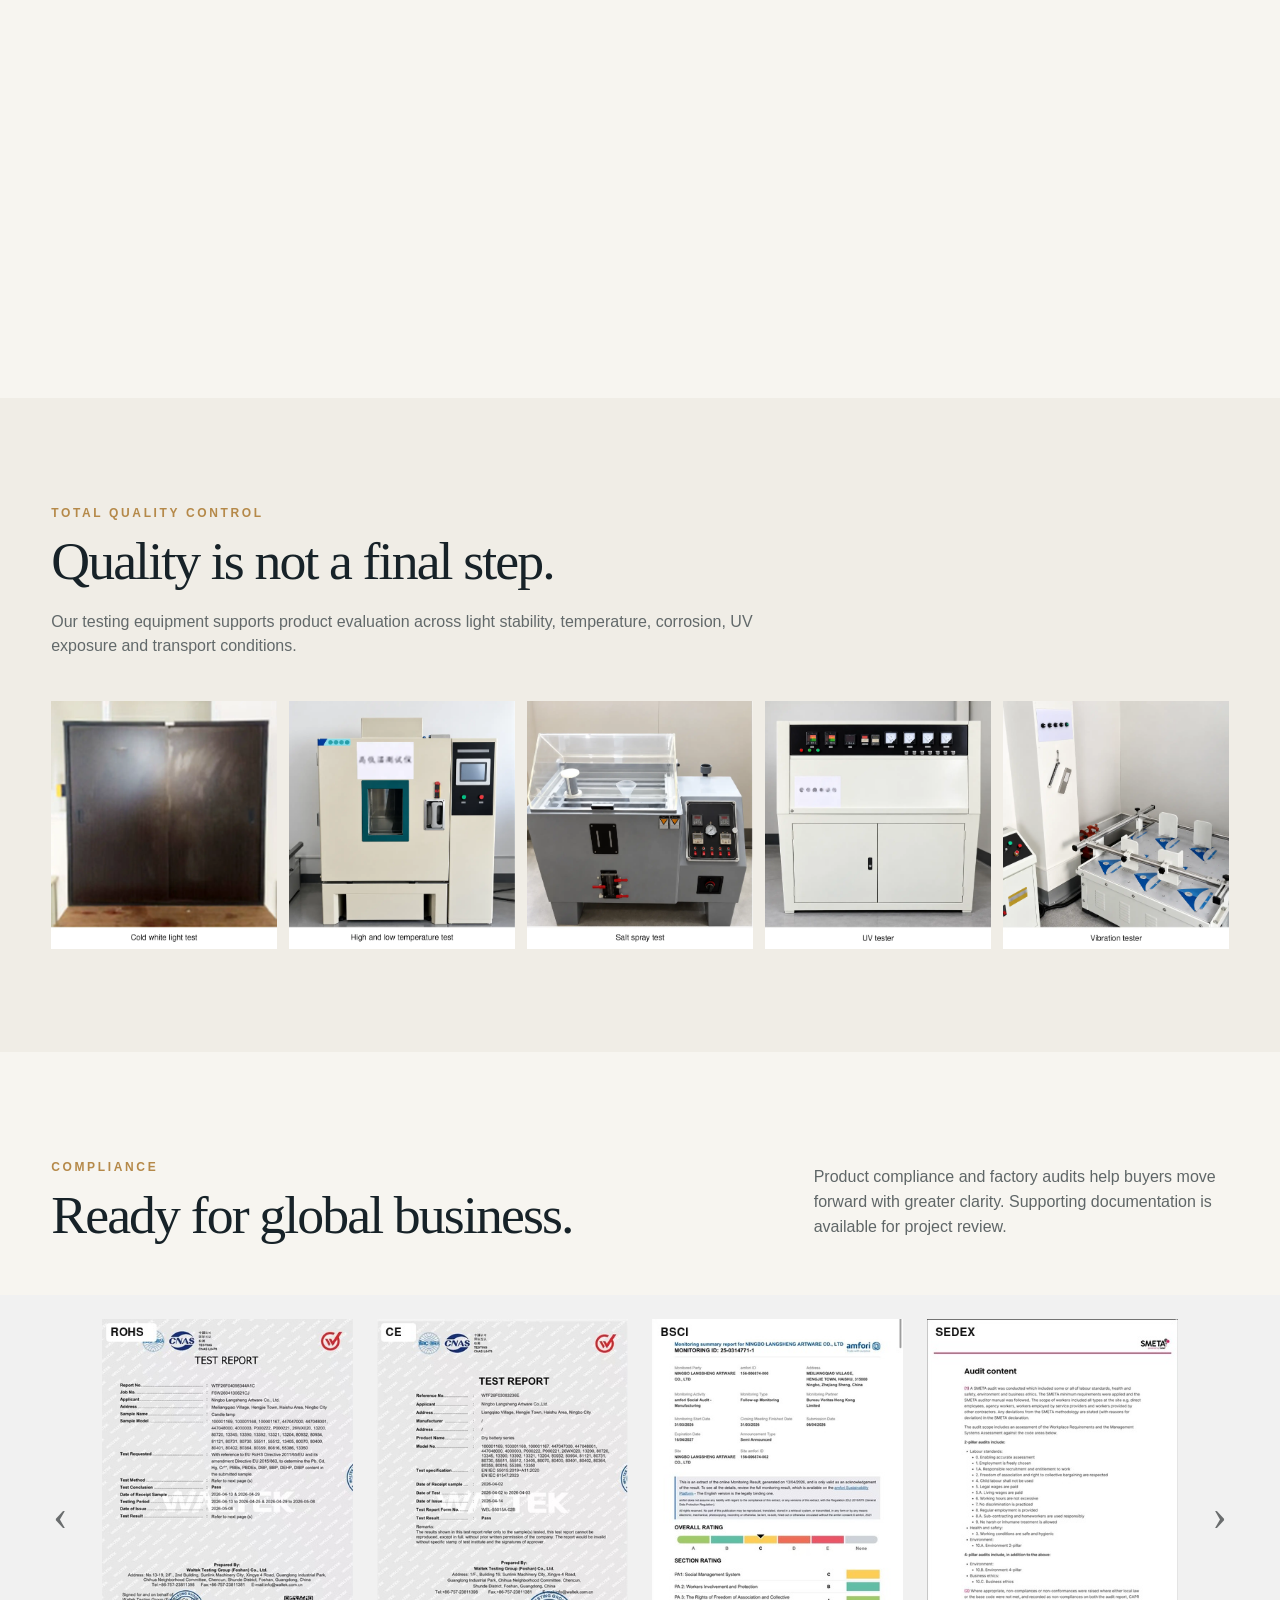
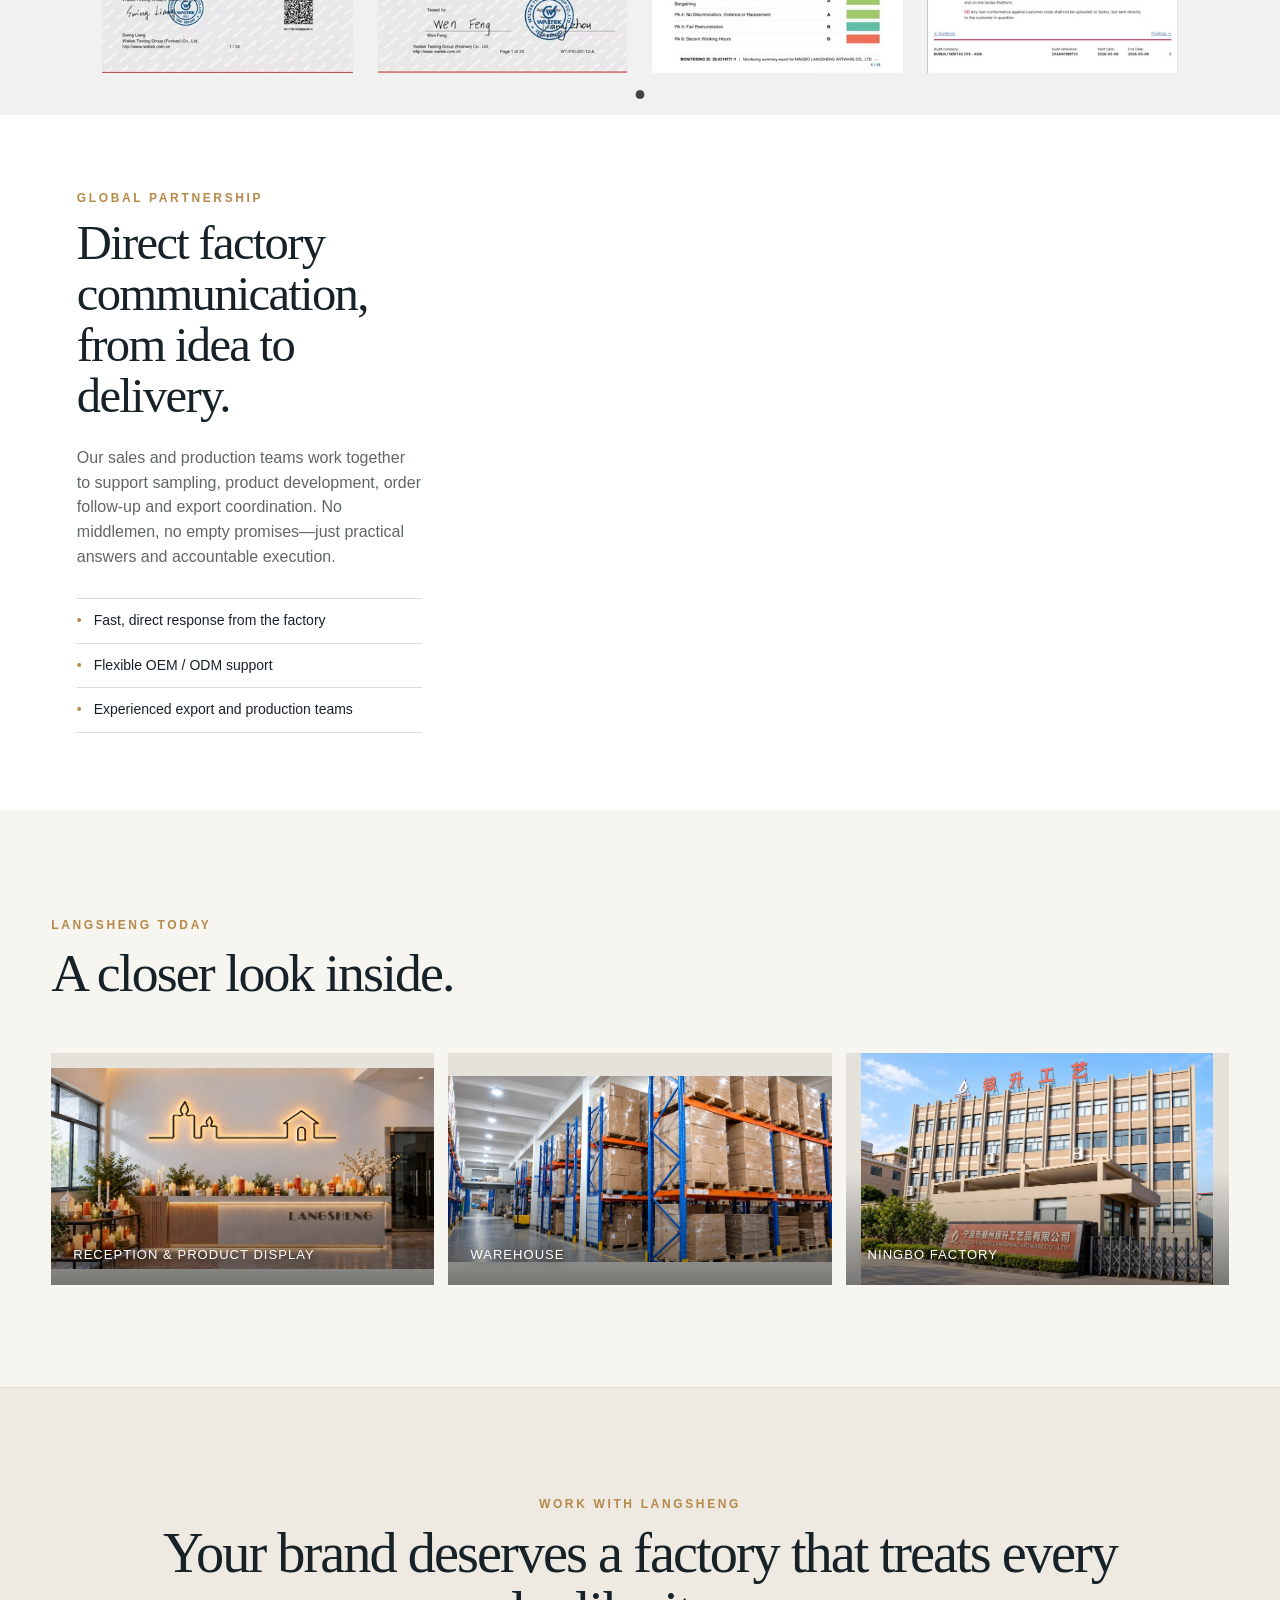
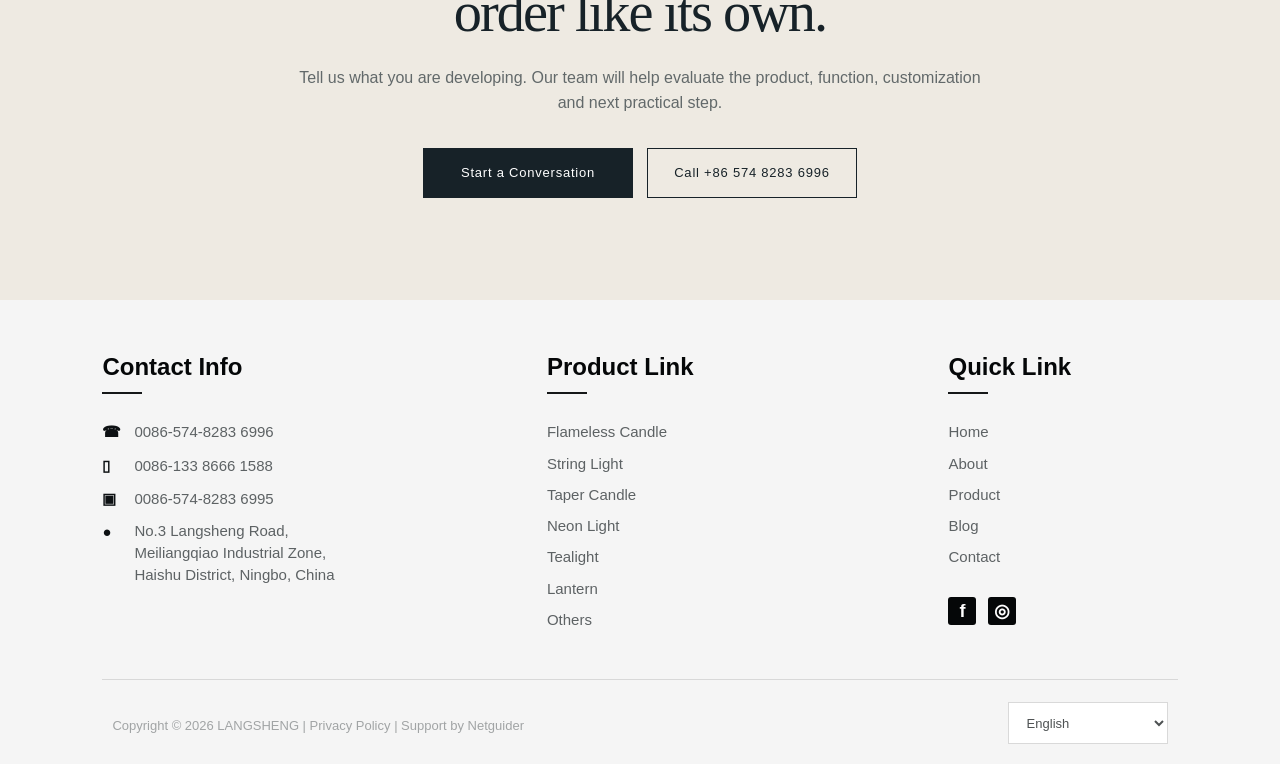
==== commit 3da88906: "Connect About page to product catalog" ====
--- a/about/index.html
+++ b/about/index.html
@@ -25,7 +25,7 @@
       <nav class="main-nav" id="main-menu">
         <a href="../">Home</a>
         <a class="active" href="./">About Us</a>
-        <a href="https://chinalangsheng.com/product/">Product</a>
+        <a href="../product/">Product</a>
         <a href="https://chinalangsheng.com/category/blog/">Blog</a>
         <a class="contact-button" href="https://chinalangsheng.com/contact/">Contact Us</a>
       </nav>
@@ -237,7 +237,7 @@
         <nav aria-label="Quick links">
           <a href="https://chinalangsheng.com/">Home</a>
           <a href="https://chinalangsheng.com/about/">About</a>
-          <a href="https://chinalangsheng.com/product/">Product</a>
+          <a href="../product/">Product</a>
           <a href="https://chinalangsheng.com/category/blog/">Blog</a>
           <a href="https://chinalangsheng.com/contact/">Contact</a>
         </nav>
